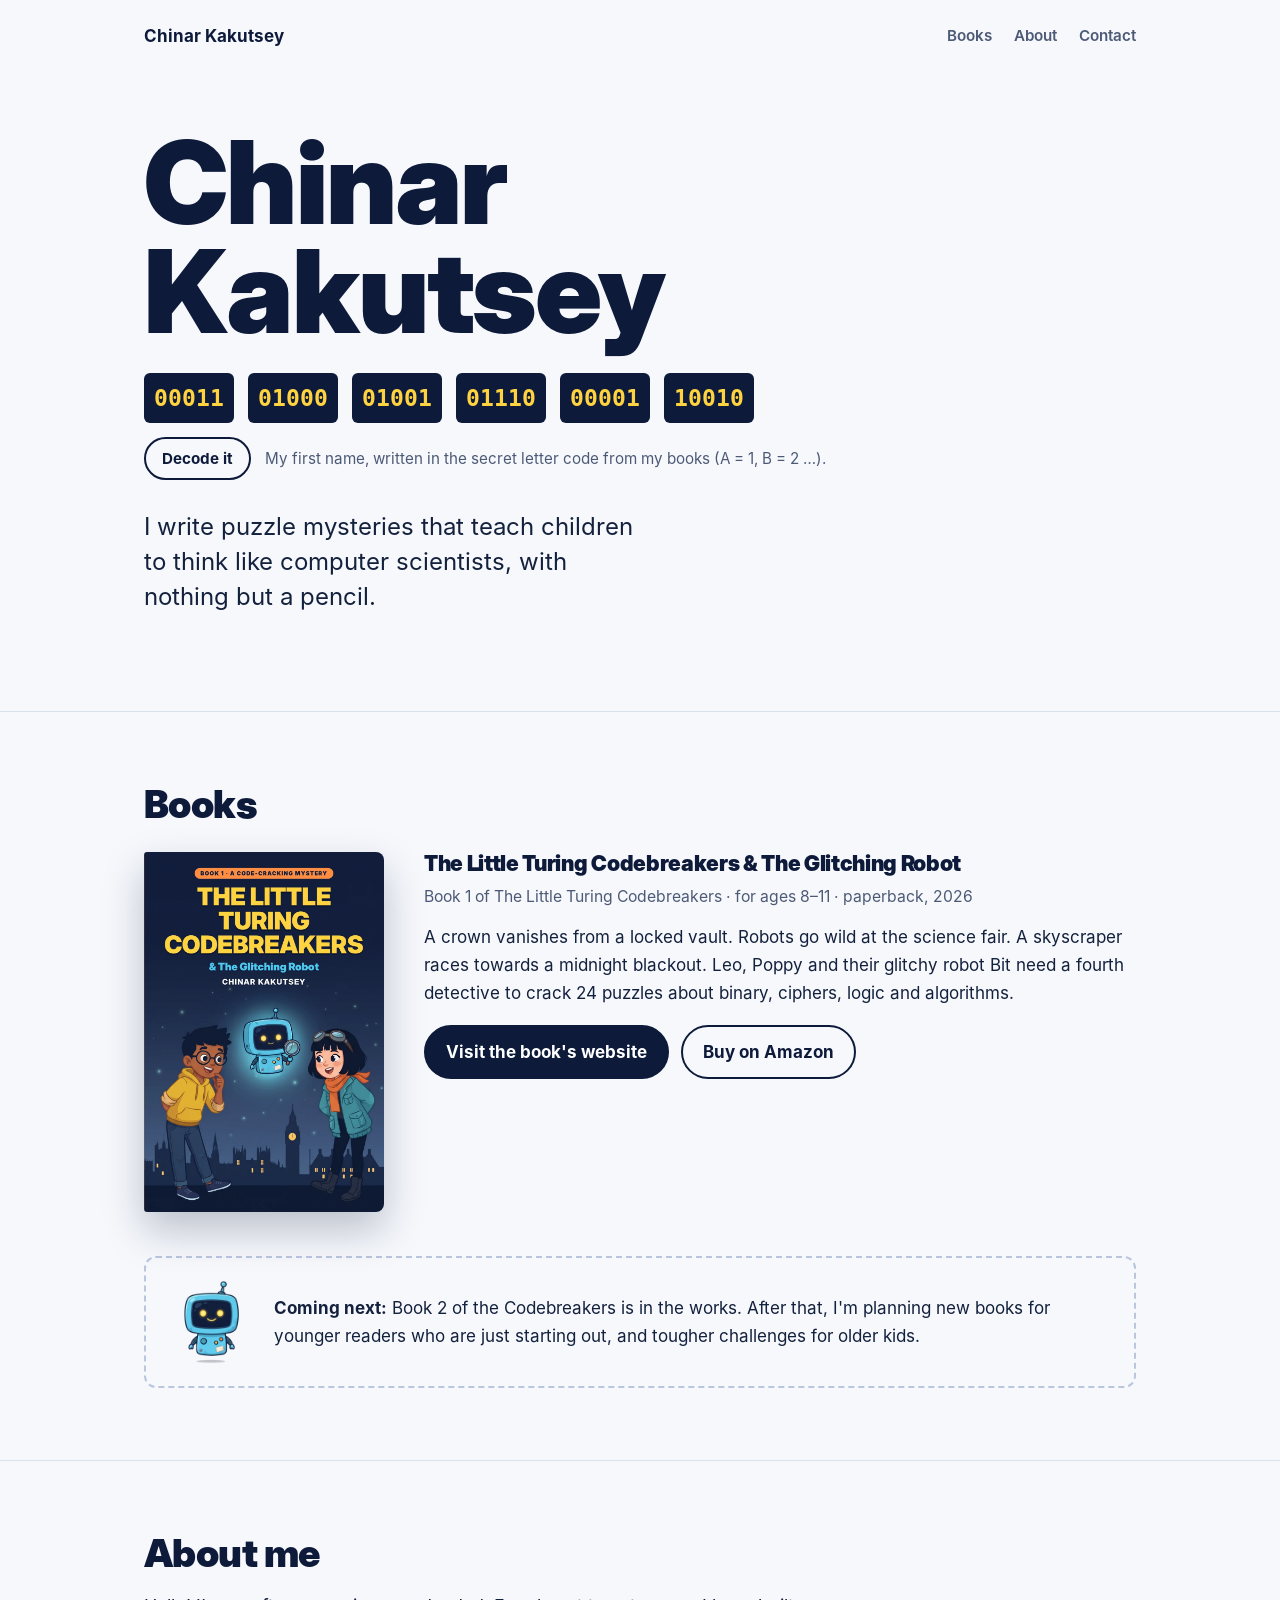
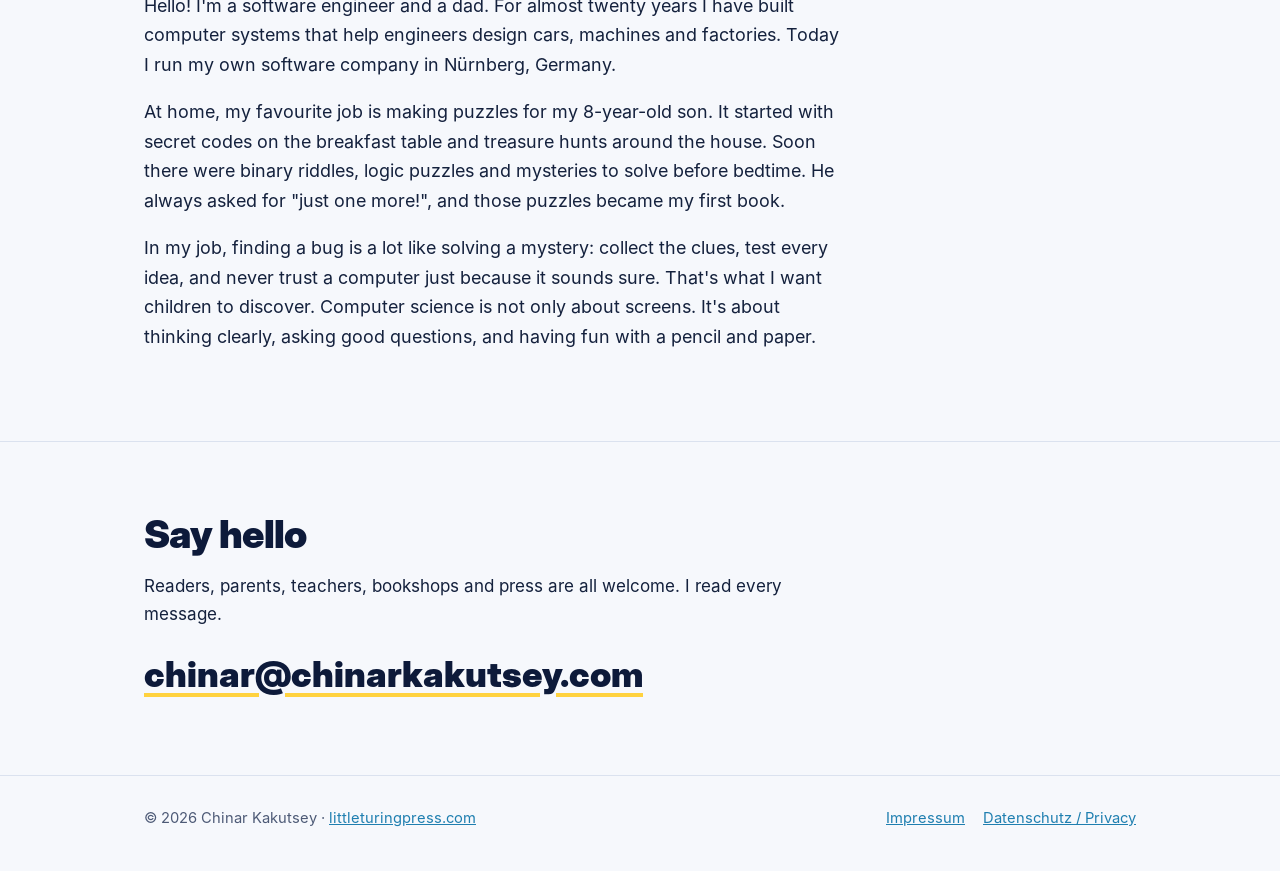
==== index.html @ 5b062376 "Add first version of chinarkakutsey.com Author page with books, about, contact, Impressum and Datens" ====
<!doctype html>
<html lang="en">
<head>
<meta charset="utf-8">
<meta name="viewport" content="width=device-width, initial-scale=1">
<title>Chinar Kakutsey · Author of The Little Turing Codebreakers</title>
<meta name="description" content="Chinar Kakutsey is a software engineer, dad and author of The Little Turing Codebreakers, screen-free coding mysteries for kids.">
<link rel="icon" href="assets/favicon.svg" type="image/svg+xml">
<link rel="preload" href="assets/fonts/InterDisplay-Black.woff" as="font" type="font/woff" crossorigin>
<link rel="stylesheet" href="assets/site.css">
<meta property="og:title" content="Chinar Kakutsey · Author">
<meta property="og:description" content="Puzzle mysteries that teach kids to think like computer scientists.">
<meta property="og:image" content="https://chinarkakutsey.com/assets/img/cover-og.jpg">
<meta property="og:url" content="https://chinarkakutsey.com/">
<meta property="og:type" content="profile">
</head>
<body>

<header class="site-head">
  <div class="wrap">
    <a class="home" href="./">Chinar Kakutsey</a>
    <nav aria-label="Main"><a href="#books">Books</a><a href="#about">About</a><a href="#contact">Contact</a></nav>
  </div>
</header>

<main>
<section class="hero">
  <div class="wrap">
    <h1>Chinar<br>Kakutsey</h1>
    <ul class="code-name" id="code-name" aria-label="My first name in binary letter code">
      <li data-b="00011" data-l="C">00011</li><li data-b="01000" data-l="H">01000</li><li data-b="01001" data-l="I">01001</li>
      <li data-b="01110" data-l="N">01110</li><li data-b="00001" data-l="A">00001</li><li data-b="10010" data-l="R">10010</li>
    </ul>
    <div class="code-row">
      <button class="code-btn" type="button" id="decode" aria-pressed="false">Decode it</button>
      <p class="code-hint" id="code-hint">My first name, written in the secret letter code from my books (A = 1, B = 2 …).</p>
    </div>
    <p class="tagline">I write puzzle mysteries that teach children to think like computer scientists, with nothing but a pencil.</p>
  </div>
</section>

<section class="block" id="books">
  <div class="wrap">
    <h2>Books</h2>
    <article class="book">
      <a href="https://littleturingpress.com"><img src="assets/img/cover.webp" width="900" height="1350" alt="Cover of The Little Turing Codebreakers and The Glitching Robot."></a>
      <div>
        <h3>The Little Turing Codebreakers &amp; The Glitching Robot</h3>
        <p class="meta">Book 1 of The Little Turing Codebreakers · for ages 8–11 · paperback, 2026</p>
        <p class="measure">A crown vanishes from a locked vault. Robots go wild at the science fair. A skyscraper races towards a midnight blackout. Leo, Poppy and their glitchy robot Bit need a fourth detective to crack 24 puzzles about binary, ciphers, logic and algorithms.</p>
        <div class="buttons">
          <a class="btn btn-solid" href="https://littleturingpress.com">Visit the book's website</a>
          <a class="btn" href="https://www.amazon.com/s?k=Little+Turing+Codebreakers+Glitching+Robot" rel="noopener">Buy on Amazon</a>
        </div>
      </div>
    </article>
    <div class="next">
      <img src="assets/img/bit.webp" width="420" height="420" alt="" loading="lazy">
      <p><b>Coming next:</b> Book 2 of the Codebreakers is in the works. After that, I'm planning new books for younger readers who are just starting out, and tougher challenges for older kids.</p>
    </div>
  </div>
</section>

<section class="block about" id="about">
  <div class="wrap"><div class="measure">
    <h2>About me</h2>
    <p>Hello! I'm a software engineer and a dad. For almost twenty years I have built computer systems that help engineers design cars, machines and factories. Today I run my own software company in Nürnberg, Germany.</p>
    <p>At home, my favourite job is making puzzles for my 8-year-old son. It started with secret codes on the breakfast table and treasure hunts around the house. Soon there were binary riddles, logic puzzles and mysteries to solve before bedtime. He always asked for "just one more!", and those puzzles became my first book.</p>
    <p>In my job, finding a bug is a lot like solving a mystery: collect the clues, test every idea, and never trust a computer just because it sounds sure. That's what I want children to discover. Computer science is not only about screens. It's about thinking clearly, asking good questions, and having fun with a pencil and paper.</p>
  </div></div>
</section>

<section class="block contact" id="contact">
  <div class="wrap">
    <h2>Say hello</h2>
    <p class="measure">Readers, parents, teachers, bookshops and press are all welcome. I read every message.</p>
    <a class="mail" href="mailto:chinar@chinarkakutsey.com">chinar@chinarkakutsey.com</a>
  </div>
</section>
</main>

<footer class="site-foot">
  <div class="wrap">
    <div>© 2026 Chinar Kakutsey · <a href="https://littleturingpress.com">littleturingpress.com</a></div>
    <nav aria-label="Legal"><a href="impressum.html">Impressum</a><a href="datenschutz.html">Datenschutz / Privacy</a></nav>
  </div>
</footer>

<script>
(function () {
  const list = document.getElementById("code-name"), btn = document.getElementById("decode"), hint = document.getElementById("code-hint");
  btn.addEventListener("click", function () {
    const on = !list.classList.contains("decoded");
    list.classList.toggle("decoded", on);
    list.querySelectorAll("li").forEach(li => { li.textContent = on ? li.dataset.l : li.dataset.b; });
    btn.textContent = on ? "Show the code" : "Decode it";
    btn.setAttribute("aria-pressed", on);
    hint.textContent = on ? "00011 = 2 + 1 = 3 = C. Each block is one letter." : "My first name, written in the secret letter code from my books (A = 1, B = 2 …).";
  });
})();
</script>
</body>
</html>
---- assets/site.css ----
/* chinarkakutsey.com */
@font-face { font-family: "Inter Display"; font-weight: 900; font-display: swap; src: url("fonts/InterDisplay-Black.woff") format("woff"); }
@font-face { font-family: "Inter"; font-weight: 400; font-display: swap; src: url("fonts/Inter-Regular.woff") format("woff"); }
@font-face { font-family: "Inter"; font-weight: 600; font-display: swap; src: url("fonts/Inter-SemiBold.woff") format("woff"); }
@font-face { font-family: "Inter"; font-weight: 700; font-display: swap; src: url("fonts/Inter-Bold.woff") format("woff"); }
@font-face { font-family: "Code"; font-weight: 700; font-display: swap; src: url("fonts/DejaVuSansMono-Bold.woff") format("woff"); }

:root {
  --ink: #14213d;
  --night: #0d1a3a;
  --muted: #4d5a76;
  --paper: #f6f8fc;
  --line: #dbe2ef;
  --signal: #ffd23f;
  --sky: #1f7fb0;
}
* { box-sizing: border-box; }
html { scroll-behavior: smooth; }
@media (prefers-reduced-motion: reduce) { html { scroll-behavior: auto; } * { transition: none !important; } }
body { margin: 0; background: var(--paper); color: var(--ink); font-family: "Inter", system-ui, sans-serif; font-size: 1.0625rem; line-height: 1.65; }
img { max-width: 100%; height: auto; display: block; }
a { color: var(--sky); }
a:hover { color: var(--night); }
:focus-visible { outline: 3px solid var(--sky); outline-offset: 3px; border-radius: 4px; }
.wrap { max-width: 1040px; margin: 0 auto; padding: 0 24px; }
.measure { max-width: 64ch; }
h1, h2, h3 { font-family: "Inter Display", "Inter", sans-serif; font-weight: 900; line-height: 1.05; letter-spacing: -0.015em; margin: 0 0 0.45em; color: var(--night); }
h2 { font-size: clamp(1.8rem, 3.4vw, 2.4rem); }
h3 { font-size: 1.35rem; }
p { margin: 0 0 1em; }

.site-head .wrap { display: flex; justify-content: space-between; align-items: center; padding-top: 22px; padding-bottom: 22px; }
.site-head .home { font-weight: 700; text-decoration: none; color: var(--night); }
.site-head nav { display: flex; gap: 22px; font-weight: 600; font-size: 0.95rem; }
.site-head nav a { text-decoration: none; color: var(--muted); }
.site-head nav a:hover { color: var(--night); }
@media (max-width: 560px) { .site-head nav { display: none; } }

/* hero: the name, and the name in code */
.hero { padding: 56px 0 72px; border-bottom: 1px solid var(--line); }
.hero h1 { font-size: clamp(3rem, 10vw, 7.2rem); line-height: 0.95; margin-bottom: 26px; }
.code-name { display: flex; flex-wrap: wrap; gap: 10px 14px; margin: 0 0 14px; padding: 0; list-style: none; }
.code-name li { font-family: "Code", monospace; font-size: clamp(1rem, 2.3vw, 1.45rem); background: var(--night); color: var(--signal); padding: 6px 10px; border-radius: 6px; min-width: 5.6ch; text-align: center; transition: background .3s, color .3s; }
.code-name.decoded li { background: var(--signal); color: var(--night); }
.code-row { display: flex; align-items: center; gap: 14px; flex-wrap: wrap; }
.code-btn { font: inherit; font-weight: 700; font-size: 0.95rem; background: transparent; color: var(--night); border: 2px solid var(--night); border-radius: 999px; padding: 7px 16px; cursor: pointer; }
.code-btn:hover { background: var(--night); color: #fff; }
.code-hint { font-size: 0.95rem; color: var(--muted); margin: 0; }
.tagline { font-size: clamp(1.2rem, 2.4vw, 1.5rem); line-height: 1.45; margin-top: 30px; max-width: 34ch; }

section.block { padding: 72px 0; border-bottom: 1px solid var(--line); }

/* books */
.book { display: grid; grid-template-columns: 240px 1fr; gap: 40px; align-items: start; margin-top: 28px; }
.book img { box-shadow: 0 18px 40px rgba(13, 26, 58, 0.25); border-radius: 3px 8px 8px 3px; }
.book .meta { color: var(--muted); font-size: 0.98rem; margin-bottom: 0.8em; }
.buttons { display: flex; flex-wrap: wrap; gap: 12px; margin-top: 18px; }
.btn { display: inline-block; text-decoration: none; font-weight: 700; padding: 11px 20px; border-radius: 999px; border: 2px solid var(--night); color: var(--night); }
.btn-solid { background: var(--night); color: #fff; }
.btn:hover { background: var(--signal); border-color: var(--signal); color: var(--night); }
.next { margin-top: 44px; padding: 22px 24px; border: 2px dashed #b9c6de; border-radius: 12px; display: flex; gap: 20px; align-items: center; }
.next img { width: 84px; flex: none; }
.next p { margin: 0; }
@media (max-width: 680px) { .book { grid-template-columns: 1fr; } .book img { max-width: 220px; } .next { flex-direction: column; align-items: flex-start; } }

/* about */
.about p { font-size: 1.12rem; }

/* contact */
.contact .mail { font-family: "Inter Display"; font-weight: 900; font-size: clamp(1.4rem, 4vw, 2.2rem); color: var(--night); text-decoration-color: var(--signal); text-decoration-thickness: 4px; text-underline-offset: 6px; overflow-wrap: anywhere; }

.site-foot { padding: 30px 0 40px; font-size: 0.92rem; color: var(--muted); }
.site-foot .wrap { display: flex; flex-wrap: wrap; justify-content: space-between; gap: 14px; }
.site-foot nav { display: flex; gap: 18px; }

.legal { padding: 30px 0 70px; }
.legal h1 { font-size: 2.3rem; }
.legal h2 { font-size: 1.3rem; margin-top: 1.6em; }
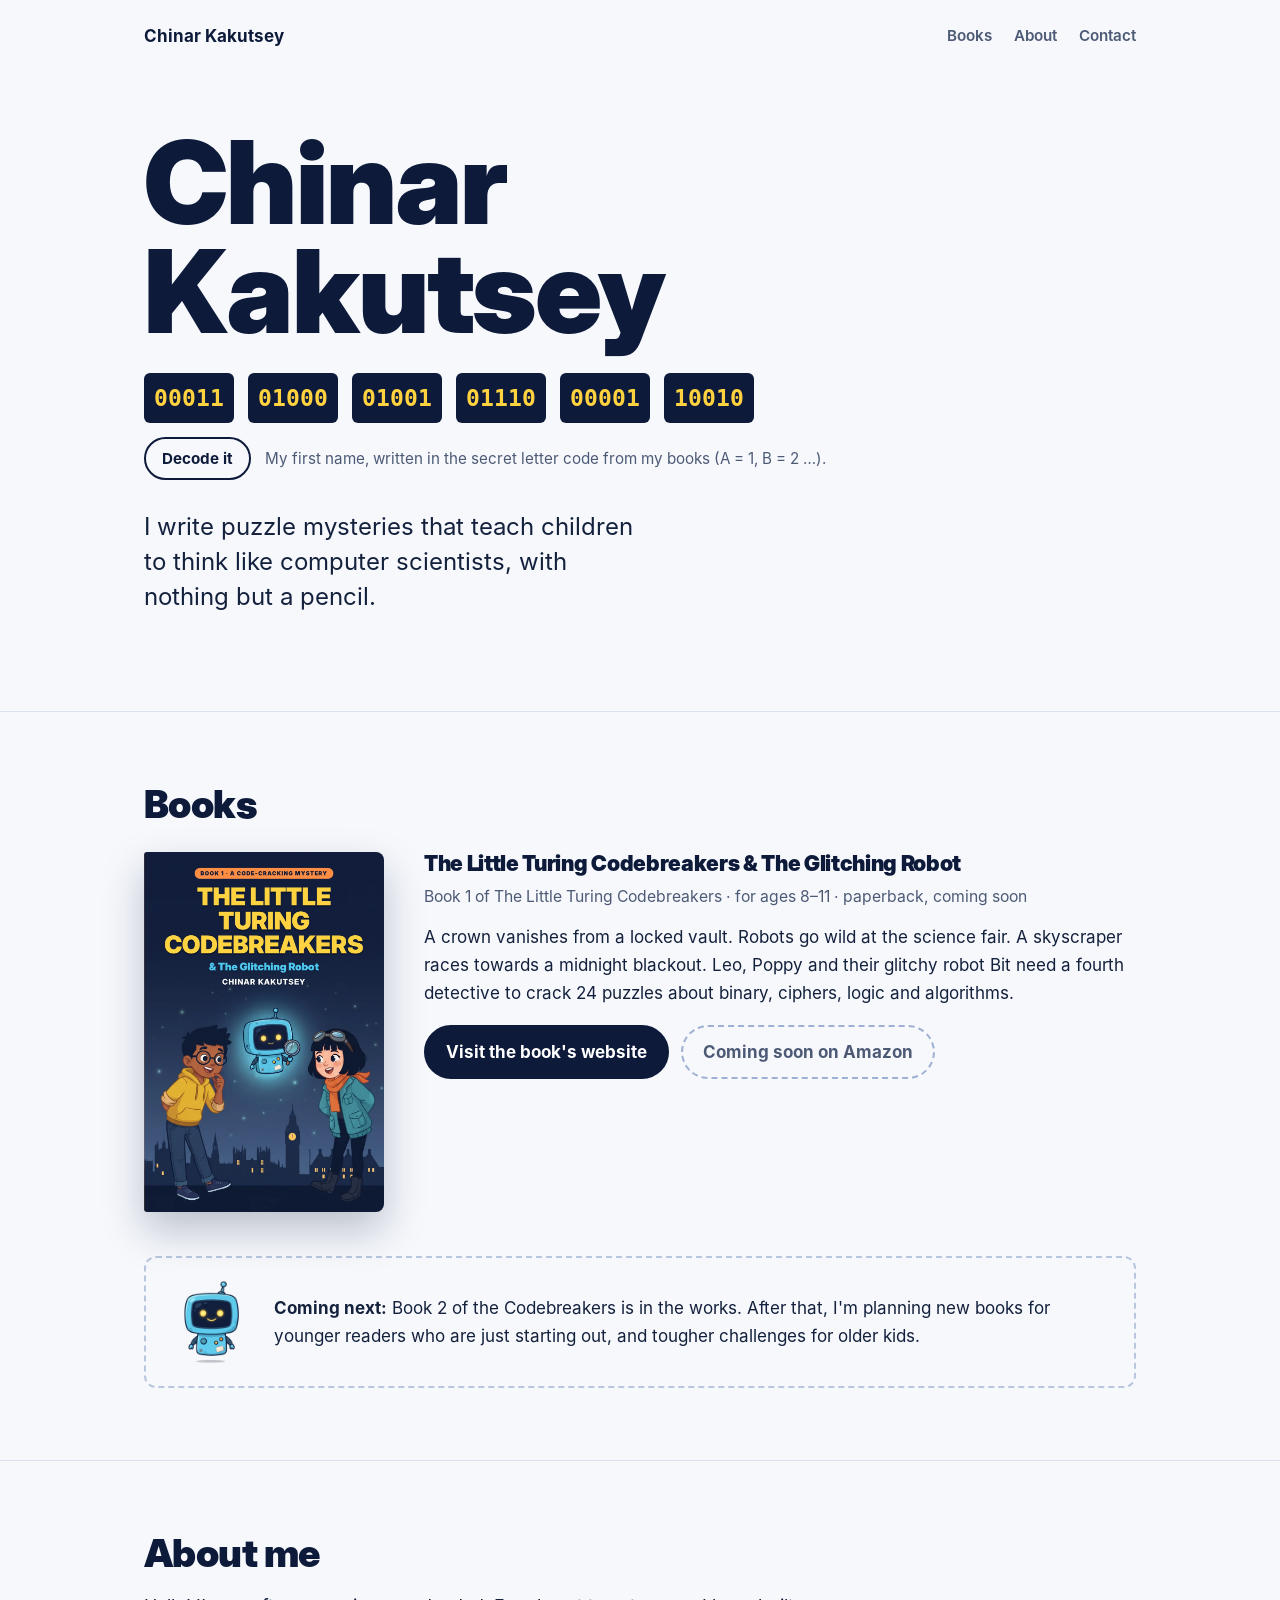
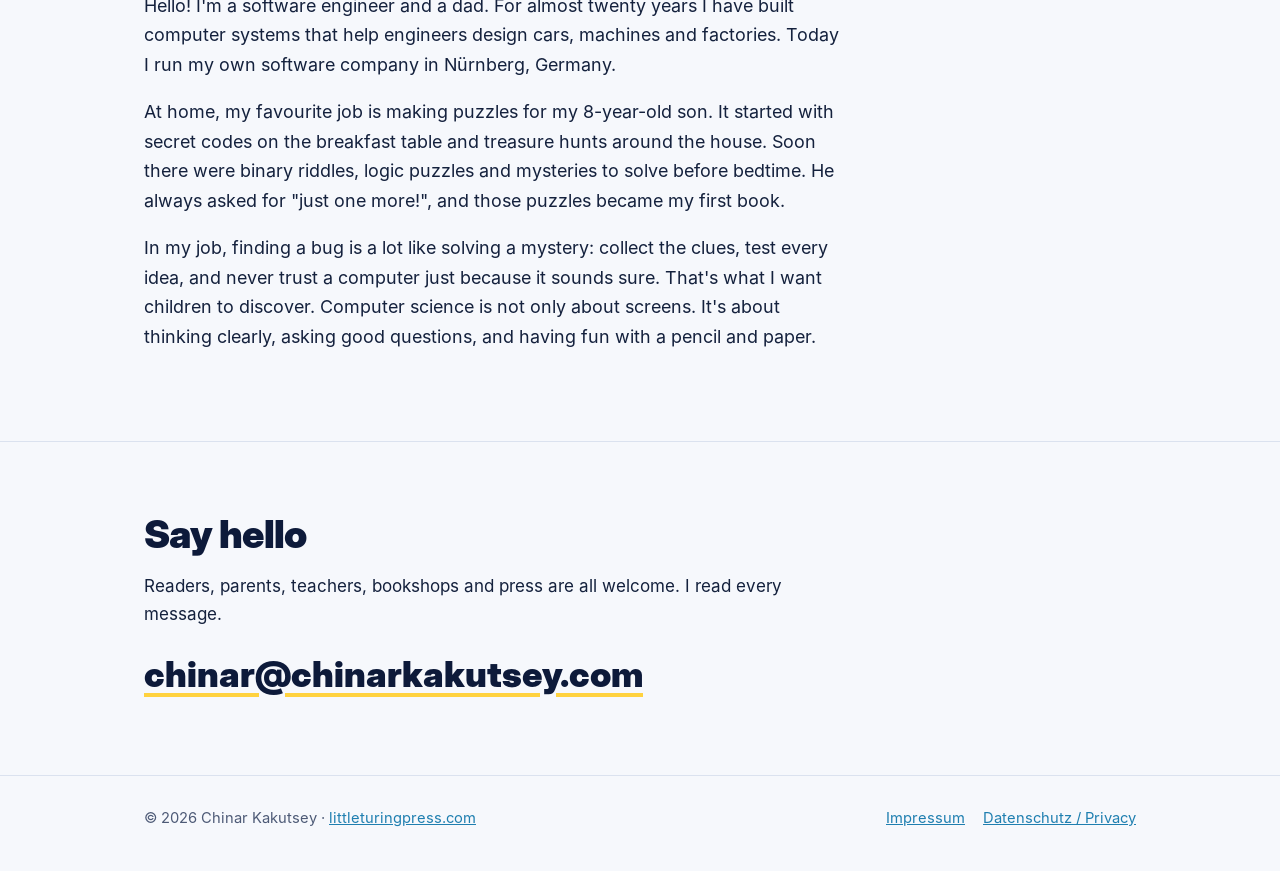
==== commit 357d8739: "Show "coming soon on Amazon" while the book is in review Co-Authored-By: Claude Opus 5.5 <noreply@an" ====
--- a/index.html
+++ b/index.html
@@ -46,11 +46,11 @@
       <a href="https://littleturingpress.com"><img src="assets/img/cover.webp" width="900" height="1350" alt="Cover of The Little Turing Codebreakers and The Glitching Robot."></a>
       <div>
         <h3>The Little Turing Codebreakers &amp; The Glitching Robot</h3>
-        <p class="meta">Book 1 of The Little Turing Codebreakers · for ages 8–11 · paperback, 2026</p>
+        <p class="meta">Book 1 of The Little Turing Codebreakers · for ages 8–11 · paperback, coming soon</p>
         <p class="measure">A crown vanishes from a locked vault. Robots go wild at the science fair. A skyscraper races towards a midnight blackout. Leo, Poppy and their glitchy robot Bit need a fourth detective to crack 24 puzzles about binary, ciphers, logic and algorithms.</p>
         <div class="buttons">
           <a class="btn btn-solid" href="https://littleturingpress.com">Visit the book's website</a>
-          <a class="btn" href="https://www.amazon.com/s?k=Little+Turing+Codebreakers+Glitching+Robot" rel="noopener">Buy on Amazon</a>
+          <span class="btn btn-soon">Coming soon on Amazon</span>
         </div>
       </div>
     </article>
--- a/assets/site.css
+++ b/assets/site.css
@@ -58,6 +58,7 @@
 .btn { display: inline-block; text-decoration: none; font-weight: 700; padding: 11px 20px; border-radius: 999px; border: 2px solid var(--night); color: var(--night); }
 .btn-solid { background: var(--night); color: #fff; }
 .btn:hover { background: var(--signal); border-color: var(--signal); color: var(--night); }
+.btn-soon, .btn-soon:hover { background: transparent; border: 2px dashed #9fb0d4; color: var(--muted); cursor: default; }
 .next { margin-top: 44px; padding: 22px 24px; border: 2px dashed #b9c6de; border-radius: 12px; display: flex; gap: 20px; align-items: center; }
 .next img { width: 84px; flex: none; }
 .next p { margin: 0; }
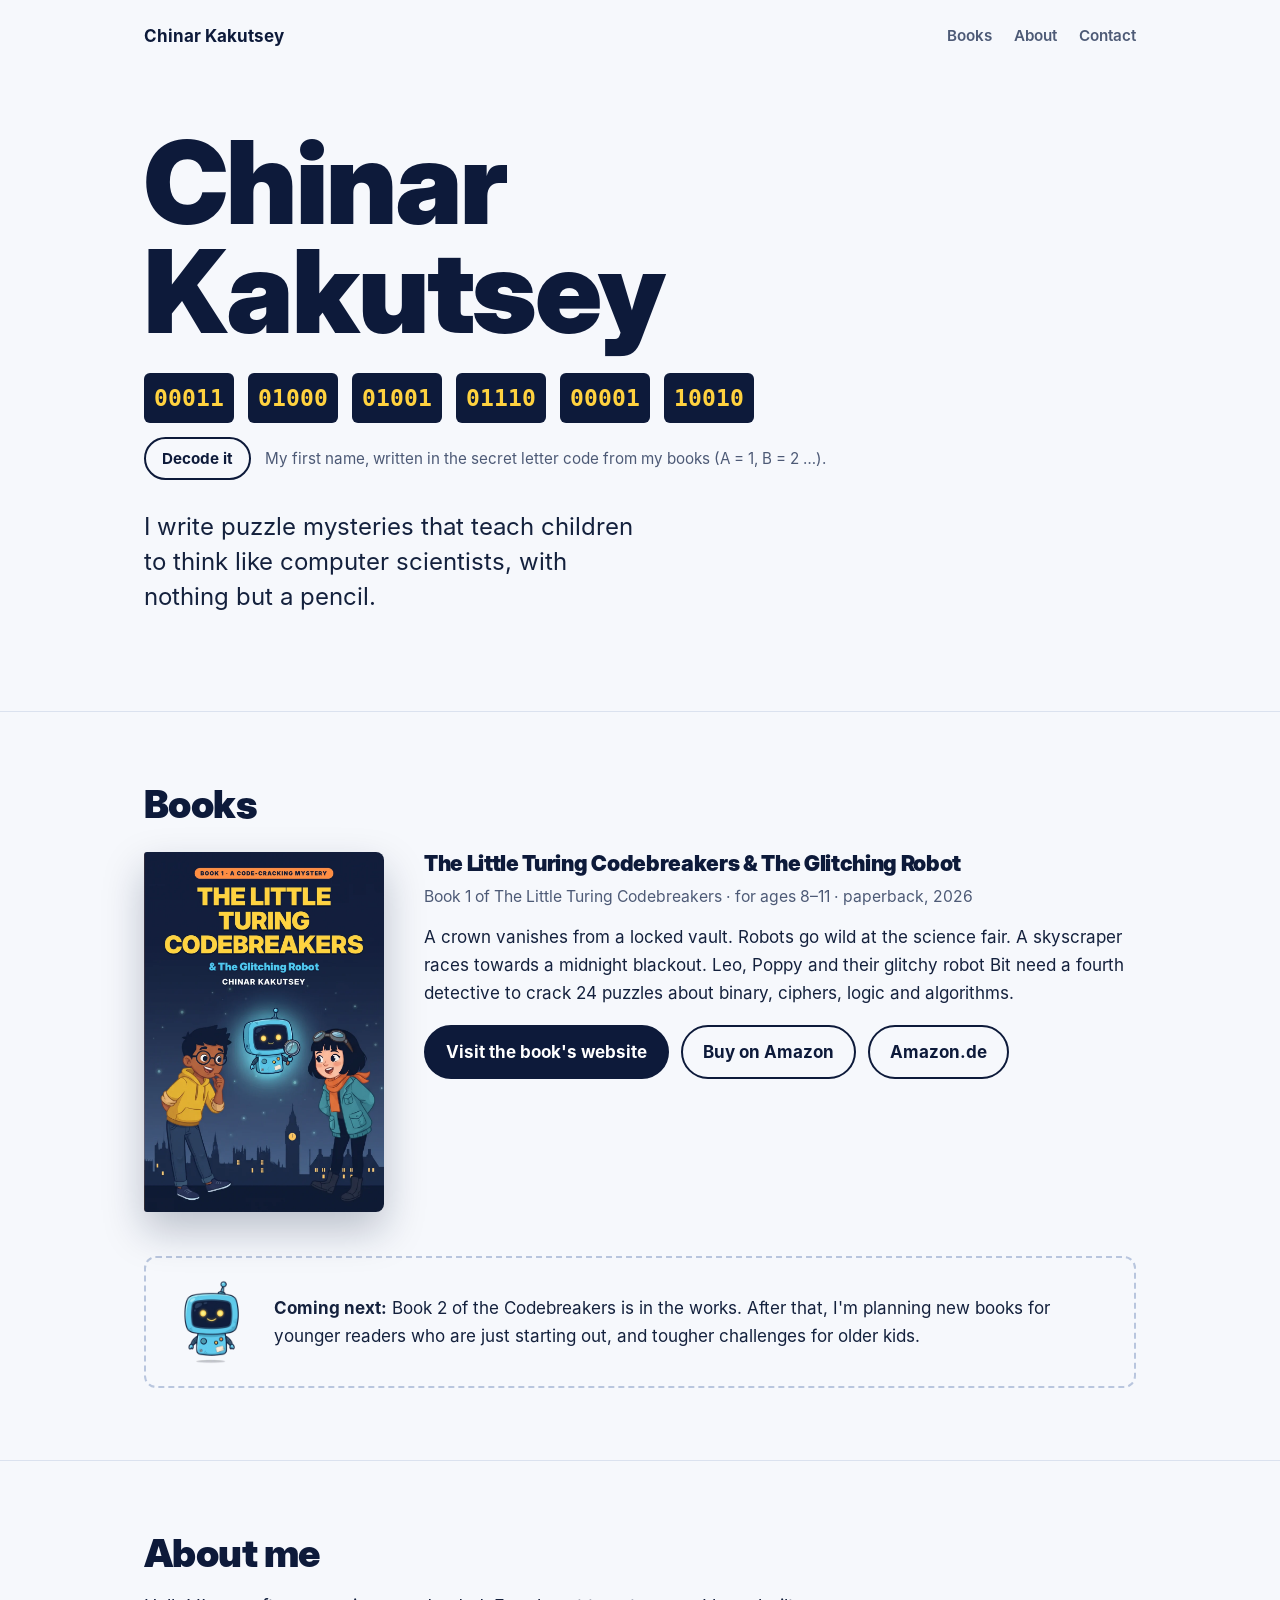
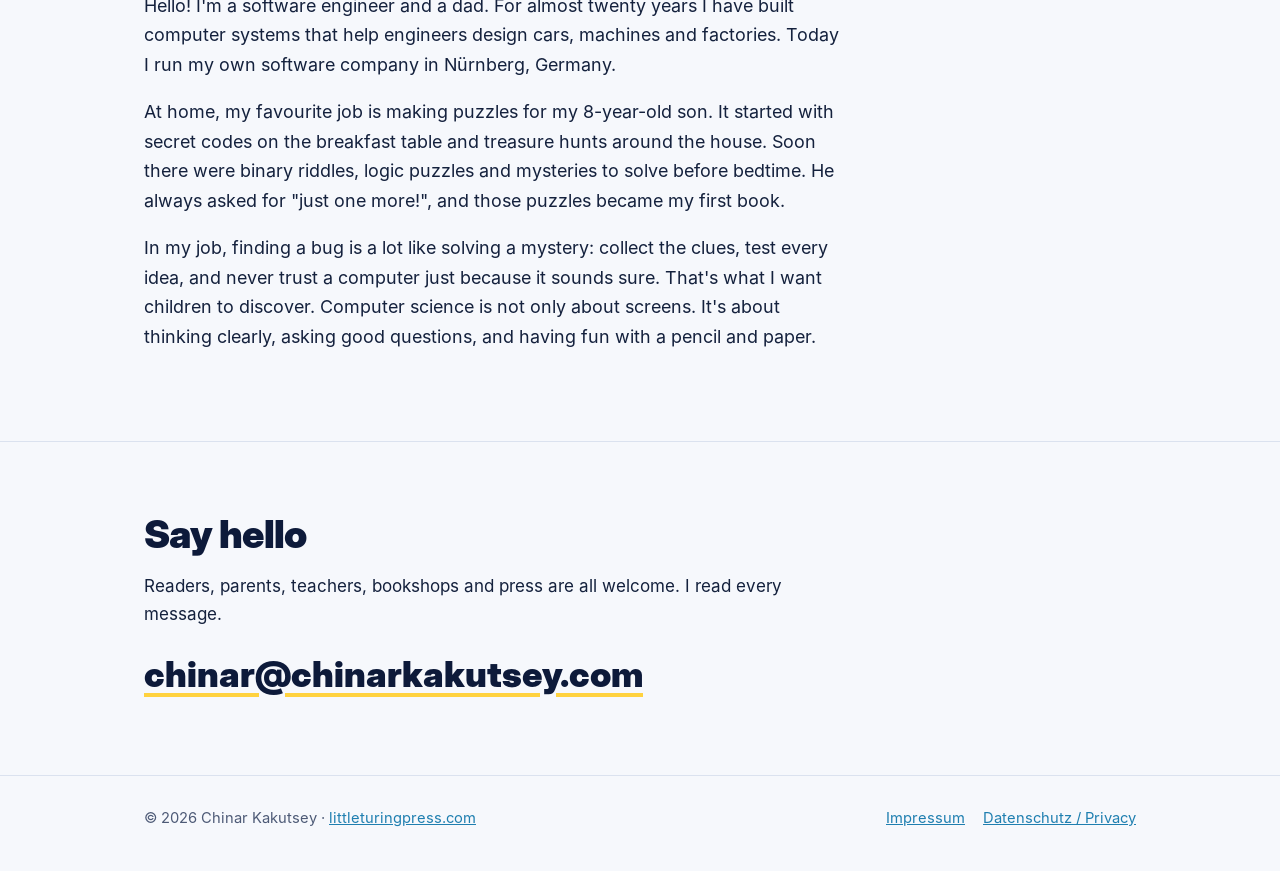
==== commit 24a2571d: "Link the buy buttons to the live book on Amazon Co-Authored-By: Claude Opus 5.5 <noreply@anthropic.c" ====
--- a/index.html
+++ b/index.html
@@ -7,7 +7,7 @@
 <meta name="description" content="Chinar Kakutsey is a software engineer, dad and author of The Little Turing Codebreakers, screen-free coding mysteries for kids.">
 <link rel="icon" href="assets/favicon.svg" type="image/svg+xml">
 <link rel="preload" href="assets/fonts/InterDisplay-Black.woff" as="font" type="font/woff" crossorigin>
-<link rel="stylesheet" href="assets/site.css">
+<link rel="stylesheet" href="assets/site.css?v=3">
 <meta property="og:title" content="Chinar Kakutsey · Author">
 <meta property="og:description" content="Puzzle mysteries that teach kids to think like computer scientists.">
 <meta property="og:image" content="https://chinarkakutsey.com/assets/img/cover-og.jpg">
@@ -46,11 +46,12 @@
       <a href="https://littleturingpress.com"><img src="assets/img/cover.webp" width="900" height="1350" alt="Cover of The Little Turing Codebreakers and The Glitching Robot."></a>
       <div>
         <h3>The Little Turing Codebreakers &amp; The Glitching Robot</h3>
-        <p class="meta">Book 1 of The Little Turing Codebreakers · for ages 8–11 · paperback, coming soon</p>
+        <p class="meta">Book 1 of The Little Turing Codebreakers · for ages 8–11 · paperback, 2026</p>
         <p class="measure">A crown vanishes from a locked vault. Robots go wild at the science fair. A skyscraper races towards a midnight blackout. Leo, Poppy and their glitchy robot Bit need a fourth detective to crack 24 puzzles about binary, ciphers, logic and algorithms.</p>
         <div class="buttons">
           <a class="btn btn-solid" href="https://littleturingpress.com">Visit the book's website</a>
-          <span class="btn btn-soon">Coming soon on Amazon</span>
+          <a class="btn" href="https://www.amazon.com/dp/B0HQVKLBCB" rel="noopener">Buy on Amazon</a>
+          <a class="btn" href="https://www.amazon.de/dp/B0HQVKLBCB" rel="noopener">Amazon.de</a>
         </div>
       </div>
     </article>
